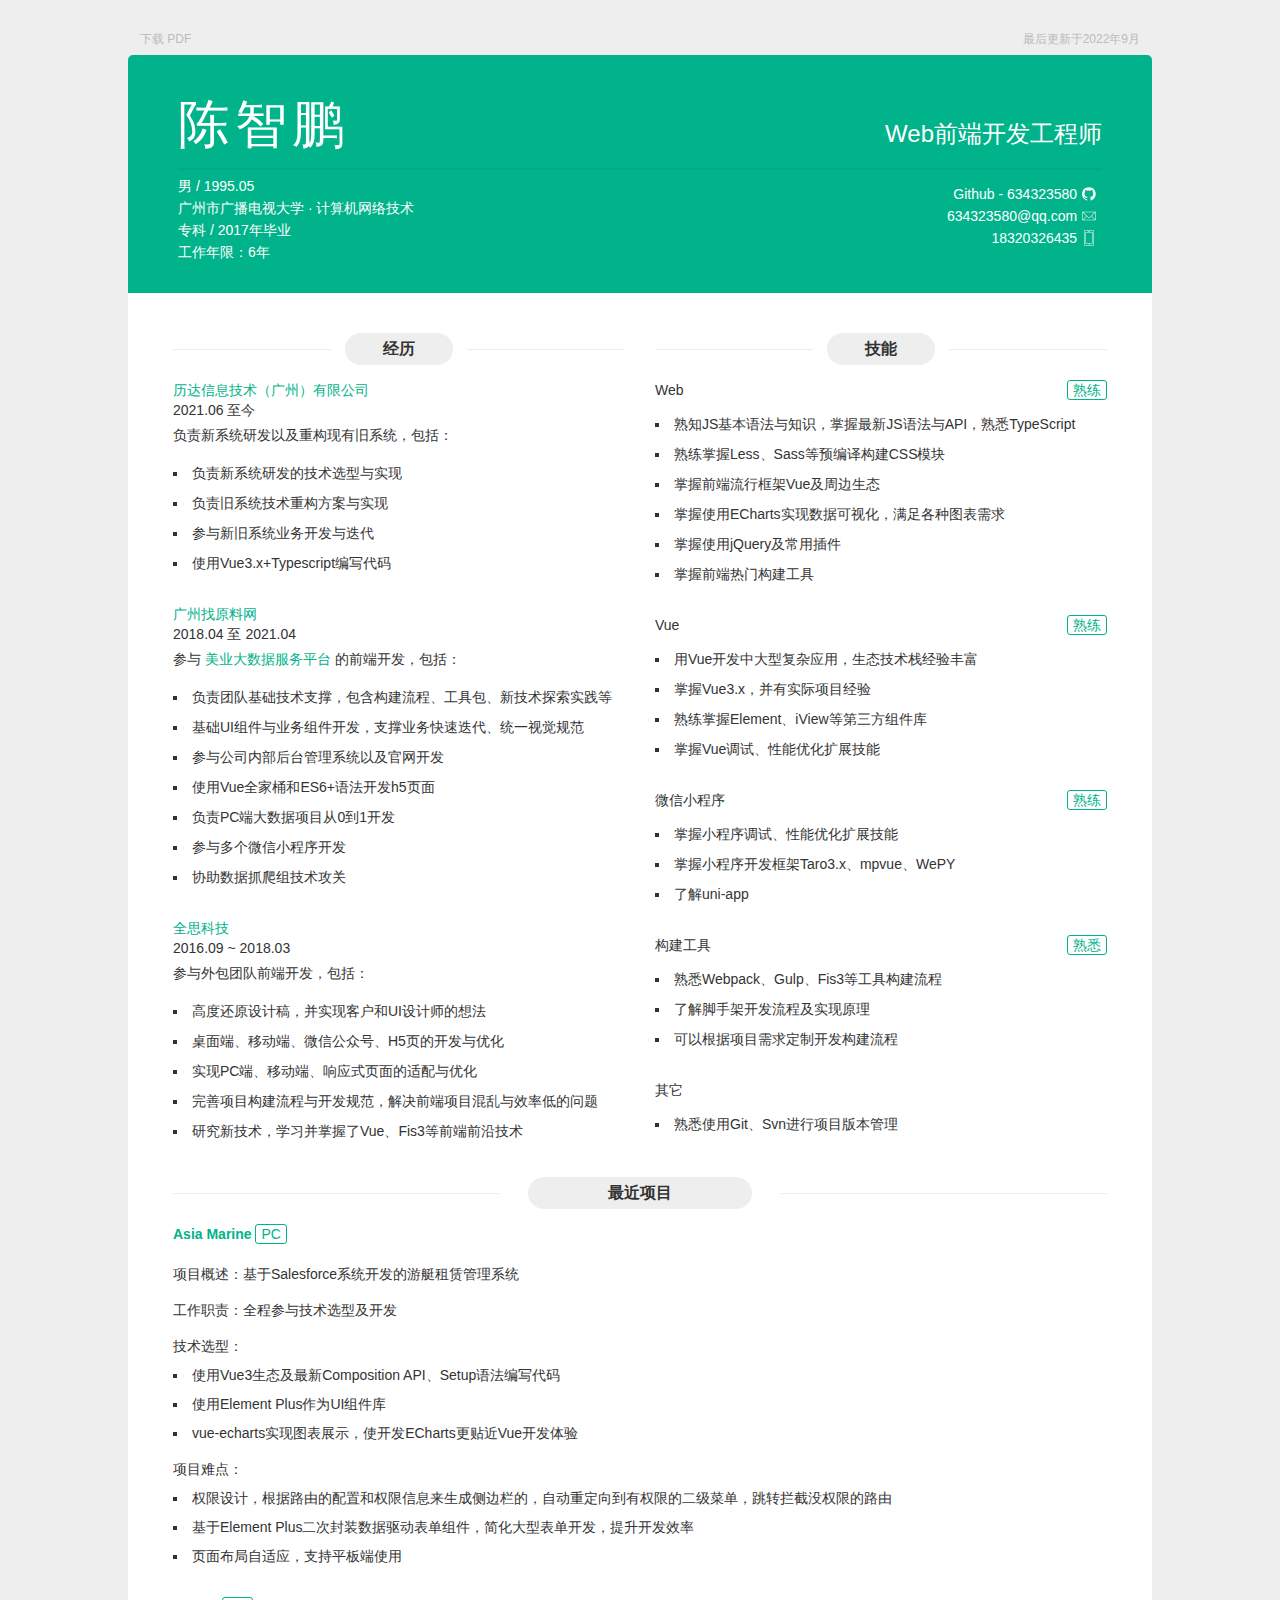
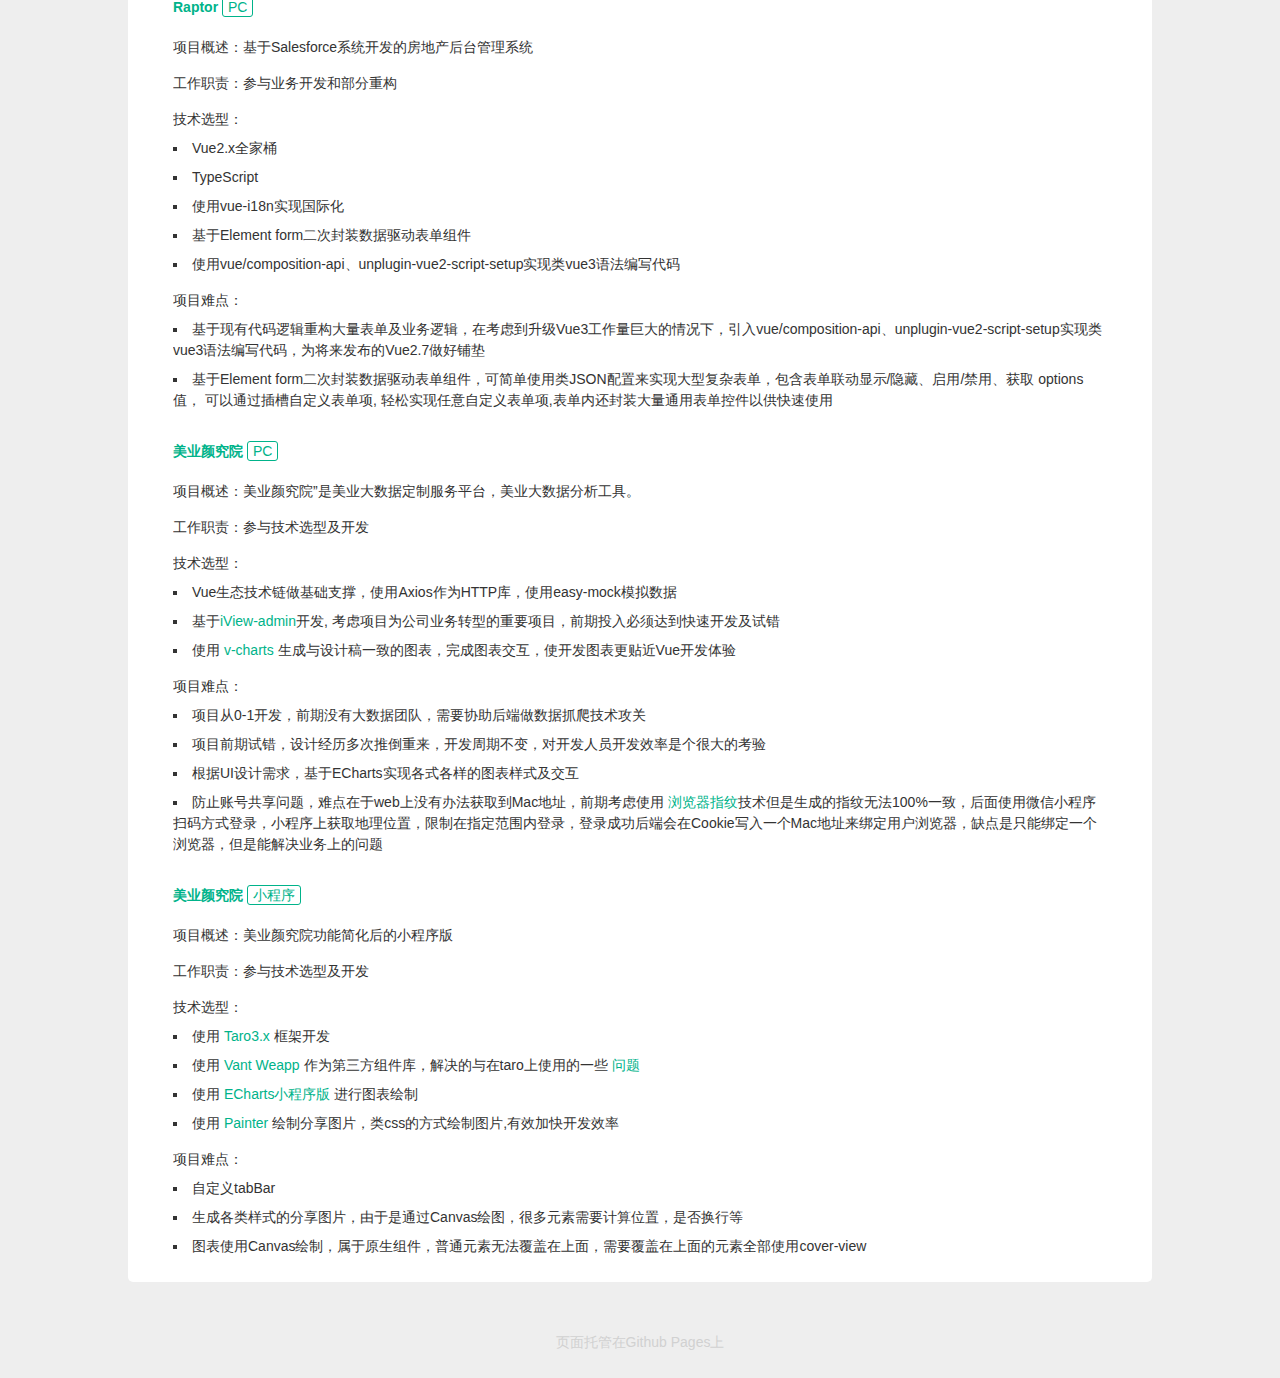
==== .public/index.html @ 91aa7d40 "update" ====
<!DOCTYPE html>
<html>
<head>
  <meta charset="utf-8">
  <meta http-equiv="X-UA-Compatible" content="IE=edge">
  <meta name="viewport" content="width=device-width, initial-scale=1">
  <title>简历 | 陈智鹏</title>
  <style rel="stylesheet">a,abbr,acronym,address,applet,article,aside,audio,b,big,blockquote,body,canvas,caption,center,cite,code,dd,del,details,dfn,div,dl,dt,em,embed,fieldset,figcaption,figure,footer,form,h1,h2,h3,h4,h5,h6,header,hgroup,html,i,iframe,img,ins,kbd,label,legend,li,mark,menu,nav,object,ol,output,p,pre,q,ruby,s,samp,section,small,span,strike,strong,sub,summary,sup,table,tbody,td,tfoot,th,thead,time,tr,tt,u,ul,var,video{margin:0;padding:0;border:0;font:inherit;font-size:100%;vertical-align:baseline}html{line-height:1}ol,ul{list-style:none}table{border-collapse:collapse;border-spacing:0}caption,td,th{text-align:left;font-weight:400;vertical-align:middle}blockquote,q{quotes:none}blockquote:after,blockquote:before,q:after,q:before{content:"";content:none}a img{border:none}elements-of-type(html5-block){display:block}*{-webkit-box-sizing:border-box;box-sizing:border-box;-webkit-user-select:none;-moz-user-select:none;-ms-user-select:none;user-select:none}body{color:#333;font-size:14px;line-height:1.5;font-family:Helvetica Neue,Helvetica,Arial,Microsoft YaHei,sans-serif;-webkit-font-smoothing:antialiased;-webkit-text-size-adjust:none;background-color:#eee;overflow:auto;padding-top:5px}@media screen and (max-width:1024px){body{padding-top:0}}a{text-decoration:none;color:#00b38a;-webkit-transition:all .2s ease-in-out;transition:all .2s ease-in-out}.last-modified{position:absolute;top:30px;left:50%;width:1000px;color:#bbb;margin-left:-500px;font-size:12px;text-align:right}@media screen and (max-width:1024px){.last-modified{display:none}}@media print{.last-modified{display:none}}.download-pdf{position:absolute;top:30px;left:50%;color:#bbb;margin-left:-500px;font-size:12px;text-align:right}@media screen and (max-width:1024px){.download-pdf{display:none}}@media print{.download-pdf{display:none}}.content{position:relative;width:1024px;margin:50px auto;border-radius:5px;background-color:#fff;overflow:hidden}@media screen and (max-width:1024px){.content{width:100%;margin:0;border-radius:0}}.content-hd{width:100%;padding:30px 50px;margin-bottom:20px;color:#fff;background-color:#00b38a;overflow:hidden}@media screen and (max-width:720px){.content-hd{padding:25px 30px}}@media print{.content-hd{color:#000;background-color:#fff}}.content-hd .title{width:100%;border-bottom:2px solid #00a982;font-size:52px;font-weight:300;overflow:hidden;padding-bottom:5px;margin-bottom:5px}.content-hd .contact,.content-hd .info,.content-hd .job,.content-hd .name{width:50%}@media screen and (max-width:720px){.content-hd .contact,.content-hd .info,.content-hd .job,.content-hd .name{width:100%;text-align:center}}.content-hd .name{float:left}.content-hd .name h1{font-family:Lucida Grande,Hiragino Sans GB,Hiragino Sans GB W3,Helvetica Neue,Helvetica,Arial,Microsoft YaHei,sans-serif;font-weight:500;letter-spacing:5px}@media screen and (max-width:720px){.content-hd .name h1{letter-spacing:0;line-height:1.25;margin-top:10px}}.content-hd .name h1 small{font-weight:400;letter-spacing:0;font-size:24px;padding-left:10px}@media screen and (max-width:720px){.content-hd .name h1 small{display:block;padding-left:0;font-size:20px;line-height:1}}.content-hd .job{float:right;text-align:right}@media screen and (max-width:720px){.content-hd .job{text-align:center}}.content-hd .job h2{display:inline-block;font-size:24px}@media screen and (max-width:720px){.content-hd .job h2{border-top:1px solid #00a982;margin:5px auto 0;padding:10px}}.content-hd .info{float:left;line-height:22px}.content-hd .contact{float:right;text-align:right;padding-right:5px}.content-hd .contact ul{margin:8px 0 4px}@media screen and (max-width:720px){.content-hd .contact ul{text-align:center;margin:16px 0 0}}.content-hd .contact ul>li{height:22px}@media screen and (max-width:720px){.content-hd .contact ul>li{display:inline-block}}.content-hd .contact ul>li>a{color:#fff;font-family:Lucida Grande,Hiragino Sans GB,Hiragino Sans GB W3,Helvetica Neue,Helvetica,Arial,Microsoft YaHei,sans-serif;font-size:14px;line-height:22px}@media print{.content-hd .contact ul>li>a{color:#000}}.content-hd .contact ul>li>a:hover{color:#e8e8e8}@media screen and (max-width:720px){.content-hd .contact ul>li>a .contact-link{display:none}}.content-hd .contact ul>li>a .iconfont{fill:#fff;vertical-align:text-top}@media screen and (max-width:720px){.content-hd .contact ul>li>a .iconfont{margin:5px 8px}}.content-bd{width:100%;min-height:200px;padding:0 30px;overflow:hidden}@media screen and (max-width:720px){.content-bd{padding:20px 20px 0}}.content-bd .content-left,.content-bd .content-right{width:50%}@media screen and (max-width:1024px){.content-bd .content-left,.content-bd .content-right{width:100%}}.content-bd .content-left{float:left}.content-bd .content-right{float:right}.content-bd section{overflow:hidden;padding:10px 15px}.content-bd .section-hd{position:relative;height:32px;margin:10px auto 5px;overflow:hidden}.content-bd .section-bd{overflow:hidden}.content-bd .section-bd ul li{margin-top:8px;list-style:square inside}.content-bd .section-bd .item{margin-bottom:20px}.content-bd .section-bd .item:last-child{margin-bottom:0}.content-bd .section-title-l,.content-bd .section-title-r{position:absolute;top:50%;display:inline-block;width:35%;height:0;vertical-align:middle;border-top:1px solid #ededed}.content-bd .section-title-l{left:0}.content-bd .section-title-r{right:0}.content-bd .section-title{position:relative;z-index:1;width:24%;min-width:100px;margin:0 auto;padding:4px 10px;border-radius:32px;font-size:16px;font-weight:700;text-align:center;background-color:#eee}.content-bd .section-list{padding:10px 0 5px}.content-bd .item-hd{position:relative;padding:10px 0 5px;line-height:20px;overflow:hidden;font-weight:500;min-height:30px}.content-bd .item-hd .item-time{display:inline-block;float:left;width:25%}@media screen and (max-width:720px){.content-bd .item-hd .item-time{width:100%;margin-bottom:5px}}.content-bd .item-hd .item-more{position:absolute;top:10px;right:0}.content-bd .item-hd .item-name{float:left}.content-bd .item-bd{margin-bottom:5px}.content-bd .item-des{margin-bottom:16px}.content-bd .section-content{text-align:justify;word-break:break-all;line-height:22px}.content-bd .section-content em{display:inline-block;font-family:Menlo,Helvetica Neue,Helvetica,Arial,Microsoft YaHei,sans-serif;font-size:12px;line-height:14px;border:1px solid #d1d1d1;border-radius:3px;margin:2px;padding:0 3px;background-color:#f7f7f7}.content-bd .section-content strong{font-family:Helvetica Neue,Helvetica,Arial,Microsoft YaHei,sans-serif;font-size:12px;line-height:14px;border:1px solid #f3f3f3;border-radius:3px;font-weight:500;color:#444;margin:2px;padding:0 3px;background-color:#f6f6f6}.content-bd .practice .item-time{width:100%}.btn{display:inline-block;padding:0 5px;border:1px solid #00b38a;border-radius:3px;color:#00b38a;font-family:Menlo,Helvetica Neue,Helvetica,Arial,Microsoft YaHei,sans-serif;font-size:14px;line-height:18px;text-align:center}.btn:hover{color:#fff;background-color:#00b38a}.github-footer{text-align:center}.github-footer .footer-link{display:inline-block;color:#d1d1d1;margin-bottom:25px}@media screen and (max-width:1024px){.github-footer .footer-link{margin-top:25px}}@media print{.github-footer{display:none}}.content-bd .project{margin-bottom:15px}.content-bd .project .name{font-weight:700}.content-bd .project .item-bd,.content-bd .project .project-summary{margin:15px 0 0}.project-summary{display:-webkit-box;display:-ms-flexbox;display:flex;-ms-flex-wrap:wrap;flex-wrap:wrap}.project-summary .summary-title{-webkit-box-flex:0;-ms-flex:0 0 70px;flex:0 0 70px;text-align:right}@media screen and (max-width:720px){.project-summary .summary-title{-webkit-box-flex:0;-ms-flex:0 0 100%;flex:0 0 100%;text-align:left}}.project-summary .summary-content{-webkit-box-flex:1;-ms-flex:1;flex:1}@media screen and (max-width:720px){.project-summary .summary-content{-webkit-box-flex:0;-ms-flex:0 0 100%;flex:0 0 100%}}</style>
  <base target="_blank">
</head>

<body>
  <p class="last-modified">最后更新于2022年9月</p>
  <a class="download-pdf" href="resume.pdf">下载 PDF</a>

  <main class="content">

    <!--基本信息-->
    <header class="content-hd">
      <section class="title">
        <div class="name">
          <h1>陈智鹏</h1>
        </div>
        <div class="job">
          <h2>Web前端开发工程师</h2>
        </div>
      </section>
      <section class="info">
        <ul>
          <li>男 / 1995.05</li>
          <li>广州市广播电视大学 · 计算机网络技术</li>
          <li>专科 / 2017年毕业</li>
          <li>工作年限：6年</li>
        </ul>
      </section>
      <section class="contact">
        <ul>
          <li>
            <a href="https://github.com/634323580">
              <span class="contact-link">Github - 634323580</span>
              <span class="iconfont">
                <svg width="16px" height="16px" viewBox="0 0 1024 1024">
                  <path d="M941.714 512q0 143.433-83.712 258.011t-216.283 158.574q-15.433 2.853-22.565-3.986t-7.131-17.152v-120.576q0-55.442-29.696-81.152 32.585-3.438 58.587-10.277t53.723-22.272 46.299-37.998 30.281-60.014 11.703-86.016q0-69.157-45.129-117.723 21.138-52.005-4.571-116.553-16.018-5.157-46.299 6.29t-52.553 25.161l-21.723 13.714q-53.138-14.848-109.714-14.848t-109.714 14.848q-9.143-6.29-24.283-15.433t-47.726-22.016-49.152-7.717q-25.161 64.585-3.986 116.553-45.129 48.567-45.129 117.723 0 48.567 11.703 85.723t29.989 60.014 46.007 38.29 53.723 22.272 58.587 10.277q-22.857 20.553-28.014 58.843-11.995 5.705-25.71 8.558t-32.585 2.853-37.413-12.288-31.707-35.73q-10.862-18.286-27.721-29.696t-28.27-13.714l-11.447-1.719q-11.995 0-16.567 2.56t-2.853 6.583 5.157 8.009 7.424 6.839l3.986 2.853q12.581 5.705 24.869 21.723t17.993 29.147l5.705 13.129q7.424 21.723 25.161 35.145t38.29 17.152 39.717 3.986 31.707-2.011l13.129-2.304q0 21.723 0.293 50.871t0.293 30.866q0 10.277-7.424 17.152t-22.857 3.986q-132.571-43.995-216.283-158.574t-83.712-258.011q0-119.442 58.843-220.27t159.707-159.707 220.27-58.843 220.27 58.843 159.707 159.707 58.843 220.27z">
                  </path>
                </svg>
              </span>
            </a>
          </li>
          <li>
            <a href="mailto:634323580@qq.com">
              <span class="contact-link">634323580@qq.com</span>
              <span class="iconfont">
                <svg width="16px" height="16px" viewBox="0 0 1024 1024">
                  <path d="M903.808 239.04l-818.304 0 0 545.92 852.992 0 0-545.92-34.688 0zM869.664 273.152l-329.536 329.536c-15.04 15.04-41.248 15.04-56.288 0l-329.6-329.536 715.392 0zM119.616 286.752l221.536 221.504-221.536 221.536 0-443.072zM146.848 750.848l218.464-218.432 94.432 94.4c13.952 13.952 32.512 21.664 52.256 21.664s38.304-7.712 52.256-21.664l94.432-94.432 218.432 218.432-730.304 0zM904.384 729.824l-221.536-221.568 221.536-221.568 0 443.136z">
                  </path>
                </svg>
              </span>
            </a>
          </li>
          <li>
            <a href="tel:18320326435">
              <span class="contact-link">18320326435</span>
              <span class="iconfont">
                <svg width="16px" height="16px" viewBox="0 0 1024 1024">
                  <path d="M256 1024l512 0c26.464 0 48-21.536 48-48l0-928c0-26.464-21.536-48-48-48l-512 0c-26.464 0-48 21.536-48 48l0 928c0 26.464 21.536 48 48 48zM240 48c0-8.832 7.168-16 16-16l512 0c8.832 0 16 7.168 16 16l0 928c0 8.832-7.168 16-16 16l-512 0c-8.832 0-16-7.168-16-16l0-928zM288 864l448 0c8.832 0 16-7.168 16-16l0-672c0-8.832-7.168-16-16-16l-448 0c-8.832 0-16 7.168-16 16l0 672c0 8.832 7.168 16 16 16zM304 192l416 0 0 640-416 0 0-640zM496 928c0 17.664 14.336 32 32 32s32-14.336 32-32c0-17.664-14.336-32-32-32-17.664 0-32 14.336-32 32zM448 128l128 0c8.832 0 16-7.168 16-16s-7.168-16-16-16l-128 0c-8.832 0-16 7.168-16 16s7.168 16 16 16z">
                  </path>
                </svg>
              </span>
            </a>
          </li>
        </ul>
      </section>
    </header>

    <div class="content-bd">

      <div class="content-left">

        <section class="practice">
          <header class="section-hd">
            <span class="section-title-l"></span>
            <h2 class="section-title">经历</h2>
            <span class="section-title-r"></span>
          </header>
          <div class="section-bd">

            <!--经历:工作-->
            <div class="item">
              <header class="item-hd">
                <h3 class="item-name">
<a href="https://www.zhipin.com/gongsi/b1eb9463da0908b11nd93NS5GA~~.html?ka=personal_interview_brand_b1eb9463da0908b11nd93NS5GA~~" ka="personal_interview_brand_b1eb9463da0908b11nd93NS5GA~~">历达信息技术（广州）有限公司</a>
</h3>
                <span class="item-time">2021.06 至今</span>
                <!-- <a class="btn item-more" href="http://www.zhaoyl.com/">工作</a> -->
              </header>
              <div class="item-bd">
                <p class="item-des">负责新系统研发以及重构现有旧系统，包括：</p>
                <ul class="section-content">
                  <li>负责新系统研发的技术选型与实现</li>
                  <li>负责旧系统技术重构方案与实现</li>
                  <li>参与新旧系统业务开发与迭代</li>
                  <li>使用Vue3.x+Typescript编写代码</li>
                </ul>
              </div>
            </div>
            <div class="item">
              <header class="item-hd">
                <h3 class="item-name">
<a href="http://www.zhaoyl.com/">广州找原料网</a>
</h3>
                <span class="item-time">2018.04 至 2021.04</span>
                <!-- <a class="btn item-more" href="http://www.zhaoyl.com/">工作</a> -->
              </header>
              <div class="item-bd">
                <p class="item-des">参与
<a href="http://www.beautydata.ai/">美业大数据服务平台</a>
的前端开发，包括：</p>
                <ul class="section-content">
                  <li>负责团队基础技术支撑，包含构建流程、工具包、新技术探索实践等</li>
                  <li>基础UI组件与业务组件开发，支撑业务快速迭代、统一视觉规范</li>
                  <li>参与公司内部后台管理系统以及官网开发</li>
                  <li>使用Vue全家桶和ES6+语法开发h5页面</li>
                  <li>负责PC端大数据项目从0到1开发</li>
                  <li>参与多个微信小程序开发</li>
                  <li>协助数据抓爬组技术攻关</li>
                </ul>
              </div>
            </div>
            <!-- <div class="item">
              <header class="item-hd">
                <h3 class="item-name"><a href="http://www.gadmobe.com/">广州悠绿游信息技术有限公司</a></h3>
                <span class="item-time">2016.10 至 2018.03</span>
                <a class="btn item-more" href="http://www.gadmobe.com/">工作</a>
              </header>
              <div class="item-bd">
                <p class="item-des">参与前端开发与优化，包括：</p>
                <ul class="section-content">
                  <li>使用vue全家桶和ES6+语法开发后台管理系统与广告推广页</li>
                  <li>完善项目构建流程与开发规范，解决前端项目混乱与效率低的问题</li>
                  <li>实现PC端、移动端、响应式页面的适配与优化</li>
                  <li>优化和修复老项目遗留下来的问题</li>
                  <li>负责团队前端技术支撑</li>
                </ul>
              </div>
            </div> -->

            <div class="item">
              <header class="item-hd">
                <h3 class="item-name">
<a href="https://www.quansitech.com/">全思科技</a>
</h3>
                <span class="item-time">2016.09 ~ 2018.03</span>
                <!-- <a class="btn item-more" href="https://www.quansitech.com/">工作</a> -->
              </header>
              <div class="item-bd">
                <p class="item-des">参与外包团队前端开发，包括：</p>
                <ul class="section-content">
                  <li>高度还原设计稿，并实现客户和UI设计师的想法</li>
                  <li>桌面端、移动端、微信公众号、H5页的开发与优化</li>
                  <li>实现PC端、移动端、响应式页面的适配与优化</li>
                  <li>完善项目构建流程与开发规范，解决前端项目混乱与效率低的问题</li>
                  <li>研究新技术，学习并掌握了Vue、Fis3等前端前沿技术</li>
                </ul>
              </div>
            </div>
          </div>

        </section>
      </div>

      <div class="content-right">
        <section class="skill">
          <header class="section-hd">
            <span class="section-title-l"></span>
            <h2 class="section-title">技能</h2>
            <span class="section-title-r"></span>
          </header>
          <div class="section-bd">

            <!--技能:JS-->
            <div class="item">
              <header class="item-hd">
                <span class="item-time">Web</span>
                <a class="btn item-more">熟练</a>
              </header>
              <div class="item-bd">
                <ul class="section-content">
                  <li>熟知JS基本语法与知识，掌握最新JS语法与API，熟悉TypeScript</li>
                  <li>熟练掌握Less、Sass等预编译构建CSS模块</li>
                  <li>掌握前端流行框架Vue及周边生态</li>
                  <li>掌握使用ECharts实现数据可视化，满足各种图表需求</li>
                  <li>掌握使用jQuery及常用插件</li>
                  <li>掌握前端热门构建工具</li>
                </ul>
              </div>
            </div>

            <!--Vue-->
            <div class="item">
              <header class="item-hd">
                <span class="item-time">Vue</span>
                <a class="btn item-more">熟练</a>
              </header>
              <div class="item-bd">
                <ul class="section-content">
                  <li>用Vue开发中大型复杂应用，生态技术栈经验丰富</li>
                  <li>掌握Vue3.x，并有实际项目经验</li>
                  <li>熟练掌握Element、iView等第三方组件库</li>
                  <li>掌握Vue调试、性能优化扩展技能</li>
                </ul>
              </div>
            </div>

            <!--微信小程序-->
            <div class="item">
              <header class="item-hd">
                <span class="item-time">微信小程序</span>
                <a class="btn item-more">熟练</a>
              </header>
              <div class="item-bd">
                <ul class="section-content">
                  <li>掌握小程序调试、性能优化扩展技能</li>
                  <li>掌握小程序开发框架Taro3.x、mpvue、WePY</li>
                  <li>了解uni-app</li>
                </ul>
              </div>
            </div>

            <!--构建工具-->
            <div class="item">
              <header class="item-hd">
                <span class="item-time">构建工具</span>
                <a class="btn item-more">熟悉</a>
              </header>
              <div class="item-bd">
                <ul class="section-content">
                  <li>熟悉Webpack、Gulp、Fis3等工具构建流程</li>
                  <li>了解脚手架开发流程及实现原理</li>
                  <li>可以根据项目需求定制开发构建流程</li>
                </ul>
              </div>
            </div>

            <!--其它-->
            <div class="item">
              <header class="item-hd">
                <span class="item-time">其它</span>
              </header>
              <div class="item-bd">
                <ul class="section-content">
                  <li>熟悉使用Git、Svn进行项目版本管理</li>
                </ul>
              </div>
            </div>
          </div>
        </section>
      </div>
    </div>
    <div class="content-bd">
      <section class="project">
        <header class="section-hd">
          <span class="section-title-l"></span>
          <h2 class="section-title">最近项目</h2>
          <span class="section-title-r"></span>
        </header>
        <div class="section-bd">
          <!-- 以下是最近工作项目与学习总结，细节请点击链接查看文档 -->
          <div class="item">
            <header class="item-hd">
              <a href="http://ai.meiyeyanjiu.com/">
                <b class="name">Asia Marine</b>
                <span class="btn">PC</span>
              </a>
            </header>
            <div class="project-summary">
              <div class="summary-title">项目概述：</div>
              <div class="summary-content">
                基于Salesforce系统开发的游艇租赁管理系统
              </div>
            </div>
            <div class="project-summary">
              <div class="summary-title">工作职责：</div>
              <div class="summary-content">
                全程参与技术选型及开发
              </div>
            </div>
            <div class="item-bd">
              <p>技术选型：</p>
              <ul>
                <li>使用Vue3生态及最新Composition API、Setup语法编写代码</li>
                <li>使用Element Plus作为UI组件库</li>
                <li>vue-echarts实现图表展示，使开发ECharts更贴近Vue开发体验</li>
              </ul>
            </div>
            <div class="item-bd">
              <p>项目难点：</p>
              <ul>
                <li>权限设计，根据路由的配置和权限信息来生成侧边栏的，自动重定向到有权限的二级菜单，跳转拦截没权限的路由</li>
                <li>基于Element Plus二次封装数据驱动表单组件，简化大型表单开发，提升开发效率</li>
                <li>页面布局自适应，支持平板端使用</li>
              </ul>
            </div>
          </div>
          <div class="item">
            <header class="item-hd">
              <a href="http://ai.meiyeyanjiu.com/">
                <b class="name">Raptor</b>
                <span class="btn">PC</span>
              </a>
            </header>
            <div class="project-summary">
              <div class="summary-title">项目概述：</div>
              <div class="summary-content">
                基于Salesforce系统开发的房地产后台管理系统
              </div>
            </div>
            <div class="project-summary">
              <div class="summary-title">工作职责：</div>
              <div class="summary-content">
                参与业务开发和部分重构
              </div>
            </div>
            <div class="item-bd">
              <p>技术选型：</p>
              <ul>
                <li>Vue2.x全家桶</li>
                <li>TypeScript</li>
                <li>使用vue-i18n实现国际化</li>
                <li>基于Element form二次封装数据驱动表单组件</li>
                <li>使用vue/composition-api、unplugin-vue2-script-setup实现类vue3语法编写代码</li>
              </ul>
            </div>
            <div class="item-bd">
              <p>项目难点：</p>
              <ul>
                <li>基于现有代码逻辑重构大量表单及业务逻辑，在考虑到升级Vue3工作量巨大的情况下，引入vue/composition-api、unplugin-vue2-script-setup实现类vue3语法编写代码，为将来发布的Vue2.7做好铺垫</li>
                <li>基于Element form二次封装数据驱动表单组件，可简单使用类JSON配置来实现大型复杂表单，包含表单联动显示/隐藏、启用/禁用、获取 options 值， 可以通过插槽自定义表单项, 轻松实现任意自定义表单项,表单内还封装大量通用表单控件以供快速使用</li>
              </ul>
            </div>
          </div>
          <div class="item">
            <header class="item-hd">
              <a href="http://ai.meiyeyanjiu.com/">
                <b class="name">美业颜究院</b>
                <span class="btn">PC</span>
              </a>
            </header>
            <div class="project-summary">
              <div class="summary-title">项目概述：</div>
              <div class="summary-content">
                美业颜究院”是美业大数据定制服务平台，美业大数据分析工具。
              </div>
            </div>
            <div class="project-summary">
              <div class="summary-title">工作职责：</div>
              <div class="summary-content">
                参与技术选型及开发
              </div>
            </div>
            <div class="item-bd">
              <p>技术选型：</p>
              <ul>
                <li>Vue生态技术链做基础支撑，使用Axios作为HTTP库，使用easy-mock模拟数据</li>
                <li>
                  基于<a href="https://github.com/iview/iview-admin">iView-admin</a>开发, 考虑项目为公司业务转型的重要项目，前期投入必须达到快速开发及试错
                </li>
                <li>使用
<a href="v-charts">v-charts</a>
生成与设计稿一致的图表，完成图表交互，使开发图表更贴近Vue开发体验</li>
              </ul>
            </div>
            <div class="item-bd">
              <p>项目难点：</p>
              <ul>
                <li>项目从0-1开发，前期没有大数据团队，需要协助后端做数据抓爬技术攻关</li>
                <li>项目前期试错，设计经历多次推倒重来，开发周期不变，对开发人员开发效率是个很大的考验</li>
                <li>根据UI设计需求，基于ECharts实现各式各样的图表样式及交互</li>
                <li>防止账号共享问题，难点在于web上没有办法获取到Mac地址，前期考虑使用
<a href="https://fingerprintjs.com/open-source/">浏览器指纹</a>技术但是生成的指纹无法100%一致，后面使用微信小程序扫码方式登录，小程序上获取地理位置，限制在指定范围内登录，登录成功后端会在Cookie写入一个Mac地址来绑定用户浏览器，缺点是只能绑定一个浏览器，但是能解决业务上的问题
                </li>
              </ul>
            </div>
          </div>
          <div class="item">
            <header class="item-hd">
              <a href="https://gateway.zhaoyl.com/meiye/qrcode/getwxacodeunlimit.do?page=pages/index&amp;scene=1" page="pages/index" scene="1">
                <b class="name">美业颜究院</b>
                <span class="btn" href="http://ai.meiyeyanjiu.com/">小程序</span>
              </a>
            </header>
            <div class="project-summary">
              <div class="summary-title">项目概述：</div>
              <div class="summary-content">
                美业颜究院功能简化后的小程序版
              </div>
            </div>
            <div class="project-summary">
              <div class="summary-title">工作职责：</div>
              <div class="summary-content">
                参与技术选型及开发
              </div>
            </div>
            <div class="item-bd">
              <p>技术选型：</p>
              <ul>
                <li>使用
<a href="https://taro.aotu.io/">Taro3.x</a>
框架开发</li>
                <li>使用
<a href="https://youzan.github.io/vant-weapp/#/intro">Vant Weapp</a>
作为第三方组件库，解决的与在taro上使用的一些
<a href="http://note.youdao.com/noteshare?id=aab27a2d1753741ae2c7f5aeb04ac1dd&amp;sub=9D145122EA594581B5802952A2B488BA" id="aab27a2d1753741ae2c7f5aeb04ac1dd" sub="9D145122EA594581B5802952A2B488BA">问题</a>
</li>
                <li>使用
<a href="https://github.com/ecomfe/echarts-for-weixin">ECharts小程序版</a>
进行图表绘制</li>
                <li>使用
<a href="https://github.com/Kujiale-Mobile/Painter">Painter</a>
绘制分享图片，类css的方式绘制图片,有效加快开发效率</li>
              </ul>
            </div>
            <div class="item-bd">
              <p>项目难点：</p>
              <ul>
                <li>自定义tabBar</li>
                <li>生成各类样式的分享图片，由于是通过Canvas绘图，很多元素需要计算位置，是否换行等</li>
                <li>图表使用Canvas绘制，属于原生组件，普通元素无法覆盖在上面，需要覆盖在上面的元素全部使用cover-view</li>
              </ul>
            </div>
          </div>
          <!-- <div class="item">
            <header class="item-hd">
              <a href="http://img6.zhaoyl.com/zylpc/2019/dist/images/qrcode_dmy.jpg?v=1">
                <b class="name">原料达摩院</b>
                <span class="btn">小程序</span>
              </a>
            </header>
            <div class="project-summary">
              <div class="summary-title">项目概述：</div>
              <div class="summary-content">
                “原料达摩院”为下游工程师及采购提供专业的高效工具类应用。
              </div>
            </div>
            <div class="project-summary">
              <div class="summary-title">工作职责：</div>
              <div class="summary-content">
                参与会议直播模块开发及优化工作
              </div>
            </div>
            <div class="item-bd">
              <p>技术选型：</p>
              <ul>
                <li>使用<a href="httpsWePYjs.github.WePY-docsWePY1.x</a>框架开发</li>
                <li>使用<a href="https://github.com/ecomfe/echarts-for-weixin">ECharts小程序版</a>进行图表绘制</li>
              </ul>
            </div>
            <div class="item-bd">
              <p>项目难点：</p>
              <ul>
                <li>live-player直播组件，添加loading动画效果，难点在于，使用gif图片无动画效果,无法使用css animation动画，否则动画会出现异常,wx.createAnimation 同上,
                  最终使用文字loading效果，加载中，请稍后...，后面三个点不停变化</li>
                <li>重连机制，由于用户网络不稳定性，直播经常发生断流，需要退出页面重进，加入重连机制后可以比较好的解决这问题</li>
              </ul>
            </div>
          </div> -->
        </div>
      </section>
    </div>
  </main>

  <footer class="github-footer">
    <a class="footer-link" href="https://github.com/gwuhaolin/resume">页面托管在Github Pages上</a>
  </footer>



</body>
</html>
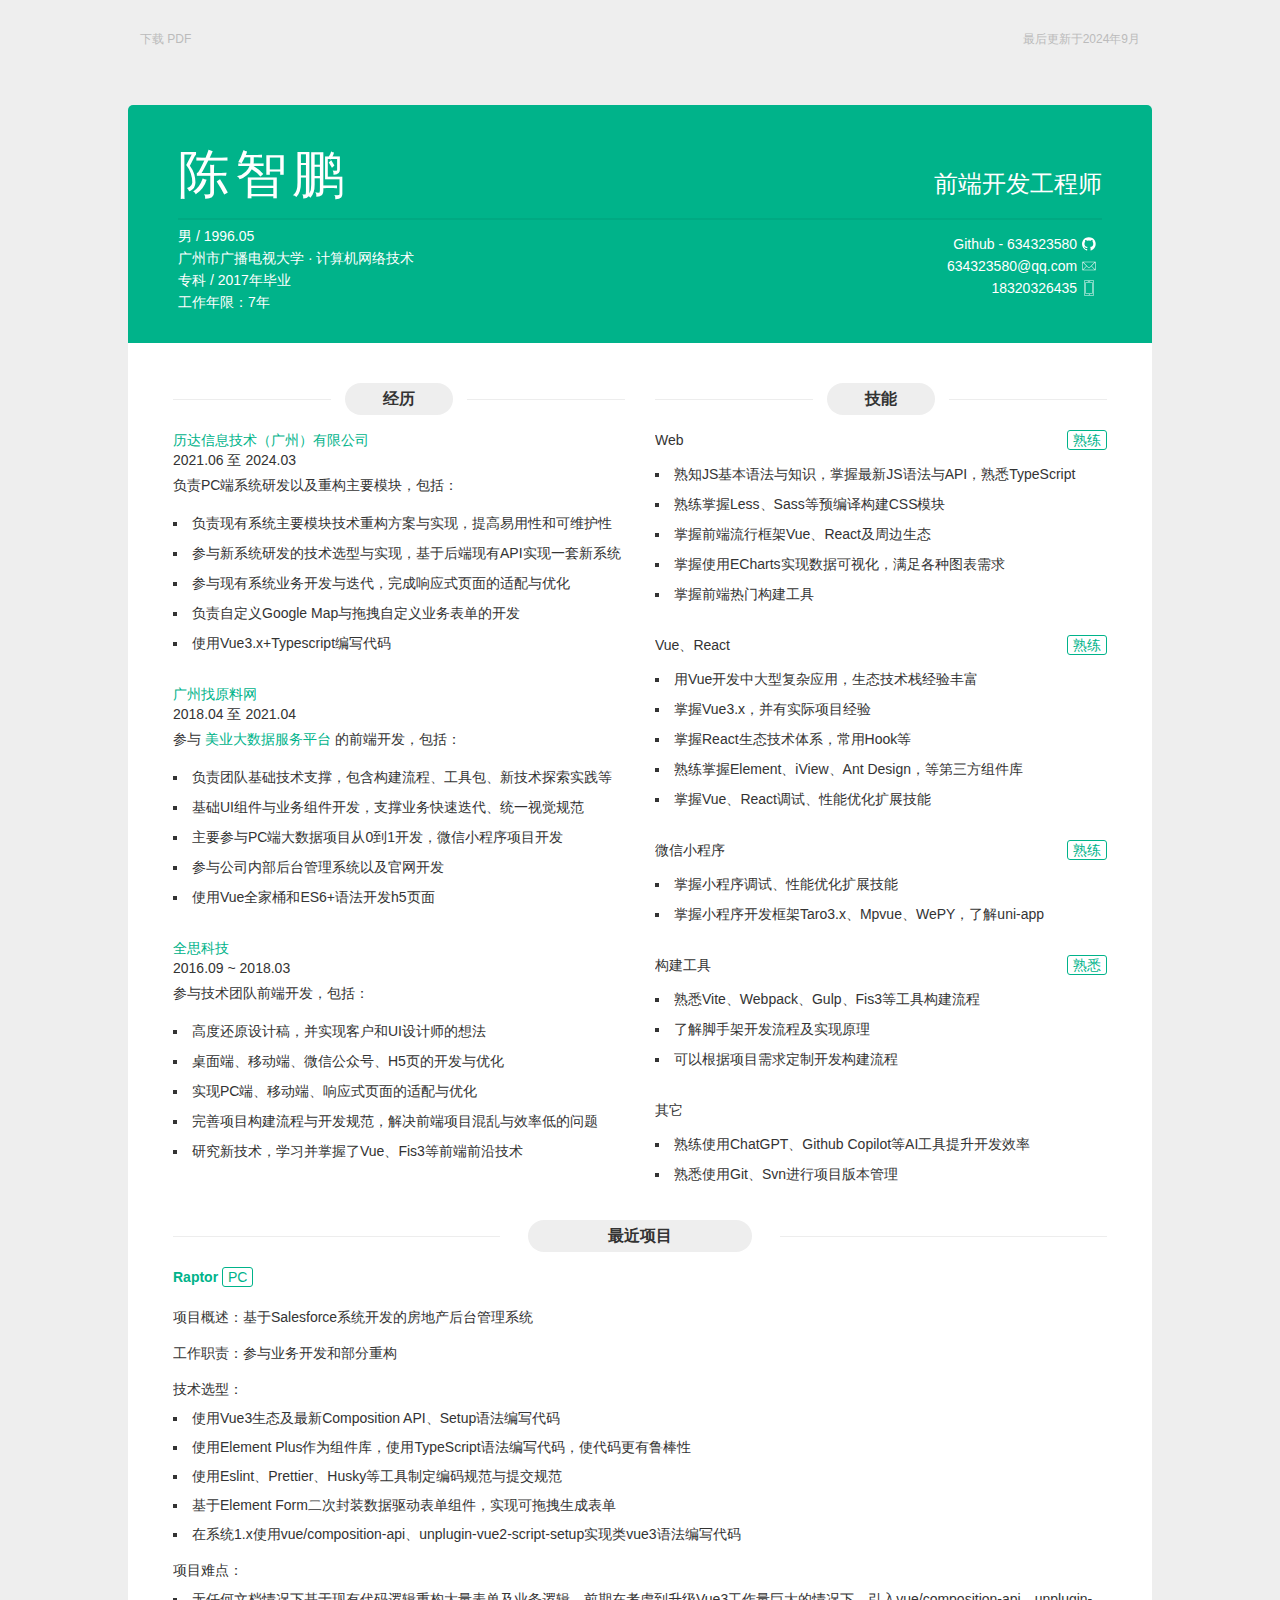
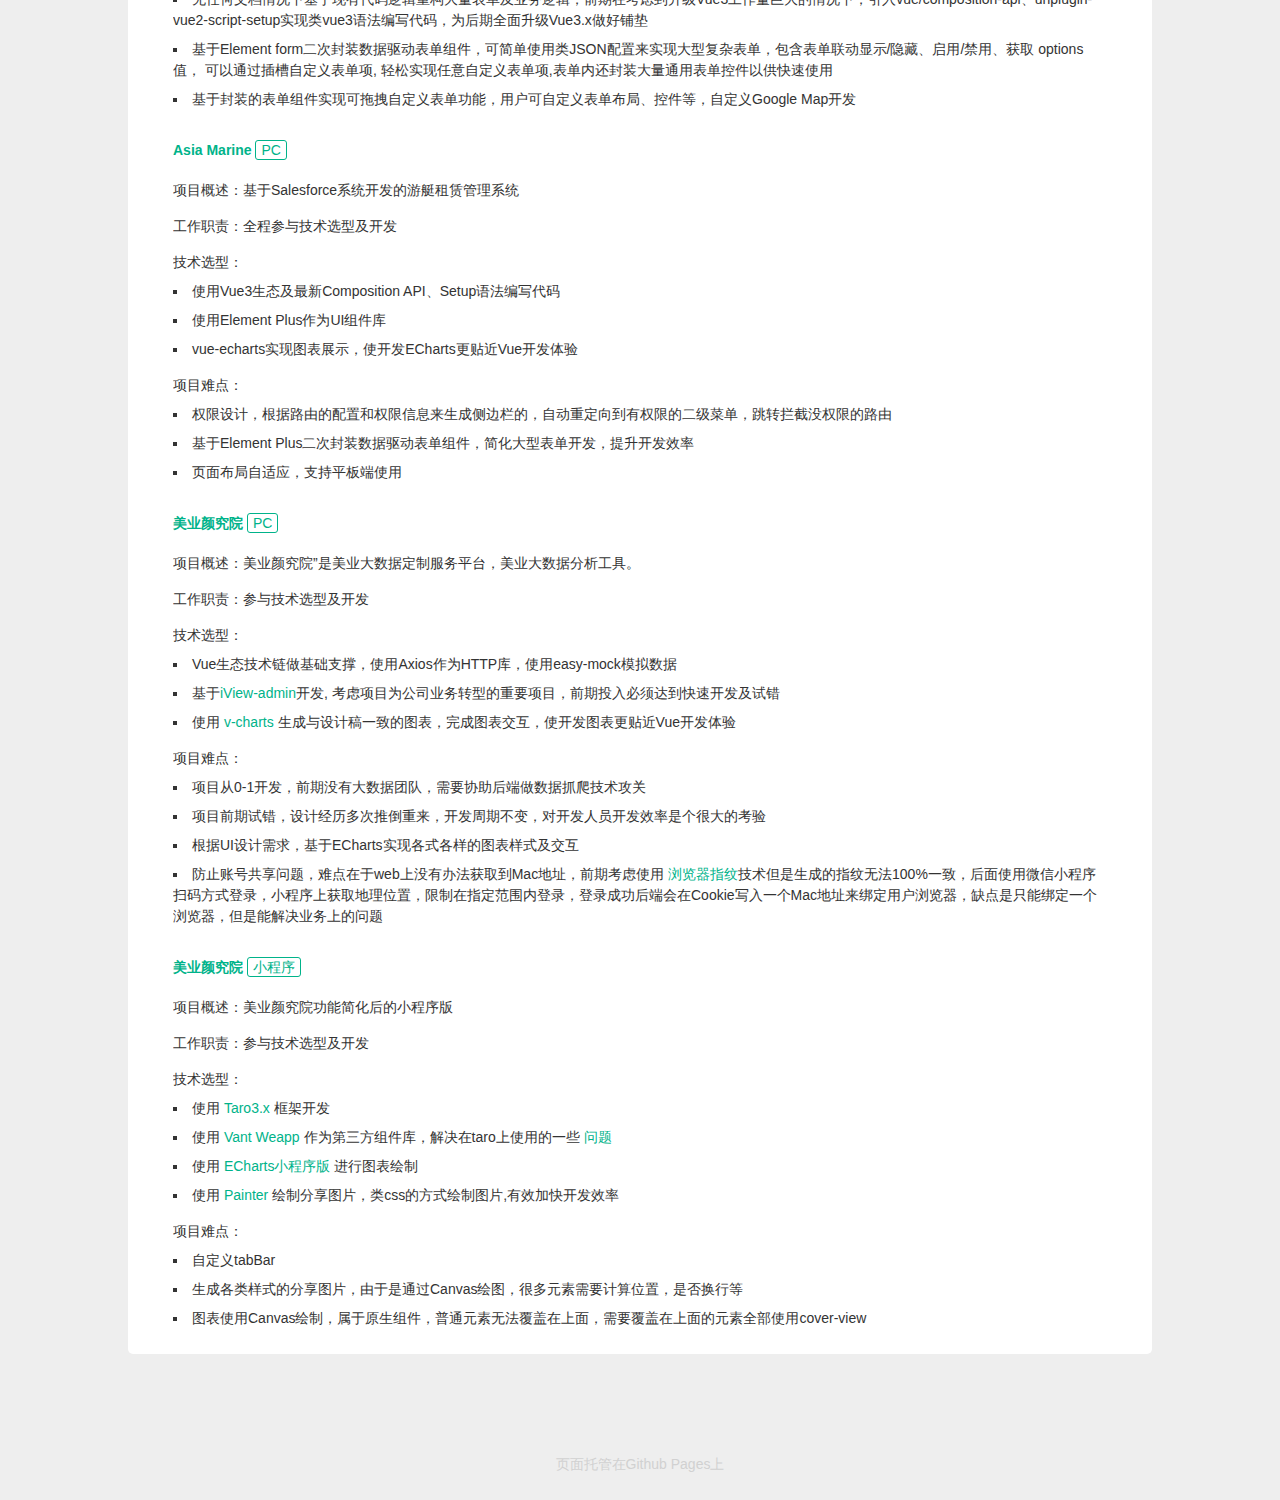
==== commit a799c06e: "update" ====
--- a/.public/index.html
+++ b/.public/index.html
@@ -6,12 +6,12 @@
   <meta http-equiv="X-UA-Compatible" content="IE=edge">
   <meta name="viewport" content="width=device-width, initial-scale=1">
   <title>简历 | 陈智鹏</title>
-  <style rel="stylesheet">a,abbr,acronym,address,applet,article,aside,audio,b,big,blockquote,body,canvas,caption,center,cite,code,dd,del,details,dfn,div,dl,dt,em,embed,fieldset,figcaption,figure,footer,form,h1,h2,h3,h4,h5,h6,header,hgroup,html,i,iframe,img,ins,kbd,label,legend,li,mark,menu,nav,object,ol,output,p,pre,q,ruby,s,samp,section,small,span,strike,strong,sub,summary,sup,table,tbody,td,tfoot,th,thead,time,tr,tt,u,ul,var,video{margin:0;padding:0;border:0;font:inherit;font-size:100%;vertical-align:baseline}html{line-height:1}ol,ul{list-style:none}table{border-collapse:collapse;border-spacing:0}caption,td,th{text-align:left;font-weight:400;vertical-align:middle}blockquote,q{quotes:none}blockquote:after,blockquote:before,q:after,q:before{content:"";content:none}a img{border:none}elements-of-type(html5-block){display:block}*{-webkit-box-sizing:border-box;box-sizing:border-box;-webkit-user-select:none;-moz-user-select:none;-ms-user-select:none;user-select:none}body{color:#333;font-size:14px;line-height:1.5;font-family:Helvetica Neue,Helvetica,Arial,Microsoft YaHei,sans-serif;-webkit-font-smoothing:antialiased;-webkit-text-size-adjust:none;background-color:#eee;overflow:auto;padding-top:5px}@media screen and (max-width:1024px){body{padding-top:0}}a{text-decoration:none;color:#00b38a;-webkit-transition:all .2s ease-in-out;transition:all .2s ease-in-out}.last-modified{position:absolute;top:30px;left:50%;width:1000px;color:#bbb;margin-left:-500px;font-size:12px;text-align:right}@media screen and (max-width:1024px){.last-modified{display:none}}@media print{.last-modified{display:none}}.download-pdf{position:absolute;top:30px;left:50%;color:#bbb;margin-left:-500px;font-size:12px;text-align:right}@media screen and (max-width:1024px){.download-pdf{display:none}}@media print{.download-pdf{display:none}}.content{position:relative;width:1024px;margin:50px auto;border-radius:5px;background-color:#fff;overflow:hidden}@media screen and (max-width:1024px){.content{width:100%;margin:0;border-radius:0}}.content-hd{width:100%;padding:30px 50px;margin-bottom:20px;color:#fff;background-color:#00b38a;overflow:hidden}@media screen and (max-width:720px){.content-hd{padding:25px 30px}}@media print{.content-hd{color:#000;background-color:#fff}}.content-hd .title{width:100%;border-bottom:2px solid #00a982;font-size:52px;font-weight:300;overflow:hidden;padding-bottom:5px;margin-bottom:5px}.content-hd .contact,.content-hd .info,.content-hd .job,.content-hd .name{width:50%}@media screen and (max-width:720px){.content-hd .contact,.content-hd .info,.content-hd .job,.content-hd .name{width:100%;text-align:center}}.content-hd .name{float:left}.content-hd .name h1{font-family:Lucida Grande,Hiragino Sans GB,Hiragino Sans GB W3,Helvetica Neue,Helvetica,Arial,Microsoft YaHei,sans-serif;font-weight:500;letter-spacing:5px}@media screen and (max-width:720px){.content-hd .name h1{letter-spacing:0;line-height:1.25;margin-top:10px}}.content-hd .name h1 small{font-weight:400;letter-spacing:0;font-size:24px;padding-left:10px}@media screen and (max-width:720px){.content-hd .name h1 small{display:block;padding-left:0;font-size:20px;line-height:1}}.content-hd .job{float:right;text-align:right}@media screen and (max-width:720px){.content-hd .job{text-align:center}}.content-hd .job h2{display:inline-block;font-size:24px}@media screen and (max-width:720px){.content-hd .job h2{border-top:1px solid #00a982;margin:5px auto 0;padding:10px}}.content-hd .info{float:left;line-height:22px}.content-hd .contact{float:right;text-align:right;padding-right:5px}.content-hd .contact ul{margin:8px 0 4px}@media screen and (max-width:720px){.content-hd .contact ul{text-align:center;margin:16px 0 0}}.content-hd .contact ul>li{height:22px}@media screen and (max-width:720px){.content-hd .contact ul>li{display:inline-block}}.content-hd .contact ul>li>a{color:#fff;font-family:Lucida Grande,Hiragino Sans GB,Hiragino Sans GB W3,Helvetica Neue,Helvetica,Arial,Microsoft YaHei,sans-serif;font-size:14px;line-height:22px}@media print{.content-hd .contact ul>li>a{color:#000}}.content-hd .contact ul>li>a:hover{color:#e8e8e8}@media screen and (max-width:720px){.content-hd .contact ul>li>a .contact-link{display:none}}.content-hd .contact ul>li>a .iconfont{fill:#fff;vertical-align:text-top}@media screen and (max-width:720px){.content-hd .contact ul>li>a .iconfont{margin:5px 8px}}.content-bd{width:100%;min-height:200px;padding:0 30px;overflow:hidden}@media screen and (max-width:720px){.content-bd{padding:20px 20px 0}}.content-bd .content-left,.content-bd .content-right{width:50%}@media screen and (max-width:1024px){.content-bd .content-left,.content-bd .content-right{width:100%}}.content-bd .content-left{float:left}.content-bd .content-right{float:right}.content-bd section{overflow:hidden;padding:10px 15px}.content-bd .section-hd{position:relative;height:32px;margin:10px auto 5px;overflow:hidden}.content-bd .section-bd{overflow:hidden}.content-bd .section-bd ul li{margin-top:8px;list-style:square inside}.content-bd .section-bd .item{margin-bottom:20px}.content-bd .section-bd .item:last-child{margin-bottom:0}.content-bd .section-title-l,.content-bd .section-title-r{position:absolute;top:50%;display:inline-block;width:35%;height:0;vertical-align:middle;border-top:1px solid #ededed}.content-bd .section-title-l{left:0}.content-bd .section-title-r{right:0}.content-bd .section-title{position:relative;z-index:1;width:24%;min-width:100px;margin:0 auto;padding:4px 10px;border-radius:32px;font-size:16px;font-weight:700;text-align:center;background-color:#eee}.content-bd .section-list{padding:10px 0 5px}.content-bd .item-hd{position:relative;padding:10px 0 5px;line-height:20px;overflow:hidden;font-weight:500;min-height:30px}.content-bd .item-hd .item-time{display:inline-block;float:left;width:25%}@media screen and (max-width:720px){.content-bd .item-hd .item-time{width:100%;margin-bottom:5px}}.content-bd .item-hd .item-more{position:absolute;top:10px;right:0}.content-bd .item-hd .item-name{float:left}.content-bd .item-bd{margin-bottom:5px}.content-bd .item-des{margin-bottom:16px}.content-bd .section-content{text-align:justify;word-break:break-all;line-height:22px}.content-bd .section-content em{display:inline-block;font-family:Menlo,Helvetica Neue,Helvetica,Arial,Microsoft YaHei,sans-serif;font-size:12px;line-height:14px;border:1px solid #d1d1d1;border-radius:3px;margin:2px;padding:0 3px;background-color:#f7f7f7}.content-bd .section-content strong{font-family:Helvetica Neue,Helvetica,Arial,Microsoft YaHei,sans-serif;font-size:12px;line-height:14px;border:1px solid #f3f3f3;border-radius:3px;font-weight:500;color:#444;margin:2px;padding:0 3px;background-color:#f6f6f6}.content-bd .practice .item-time{width:100%}.btn{display:inline-block;padding:0 5px;border:1px solid #00b38a;border-radius:3px;color:#00b38a;font-family:Menlo,Helvetica Neue,Helvetica,Arial,Microsoft YaHei,sans-serif;font-size:14px;line-height:18px;text-align:center}.btn:hover{color:#fff;background-color:#00b38a}.github-footer{text-align:center}.github-footer .footer-link{display:inline-block;color:#d1d1d1;margin-bottom:25px}@media screen and (max-width:1024px){.github-footer .footer-link{margin-top:25px}}@media print{.github-footer{display:none}}.content-bd .project{margin-bottom:15px}.content-bd .project .name{font-weight:700}.content-bd .project .item-bd,.content-bd .project .project-summary{margin:15px 0 0}.project-summary{display:-webkit-box;display:-ms-flexbox;display:flex;-ms-flex-wrap:wrap;flex-wrap:wrap}.project-summary .summary-title{-webkit-box-flex:0;-ms-flex:0 0 70px;flex:0 0 70px;text-align:right}@media screen and (max-width:720px){.project-summary .summary-title{-webkit-box-flex:0;-ms-flex:0 0 100%;flex:0 0 100%;text-align:left}}.project-summary .summary-content{-webkit-box-flex:1;-ms-flex:1;flex:1}@media screen and (max-width:720px){.project-summary .summary-content{-webkit-box-flex:0;-ms-flex:0 0 100%;flex:0 0 100%}}</style>
+  <style rel="stylesheet">a,abbr,acronym,address,applet,article,aside,audio,b,big,blockquote,body,canvas,caption,center,cite,code,dd,del,details,dfn,div,dl,dt,em,embed,fieldset,figcaption,figure,footer,form,h1,h2,h3,h4,h5,h6,header,hgroup,html,i,iframe,img,ins,kbd,label,legend,li,mark,menu,nav,object,ol,output,p,pre,q,ruby,s,samp,section,small,span,strike,strong,sub,summary,sup,table,tbody,td,tfoot,th,thead,time,tr,tt,u,ul,var,video{margin:0;padding:0;border:0;font:inherit;font-size:100%;vertical-align:baseline}html{line-height:1}ol,ul{list-style:none}table{border-collapse:collapse;border-spacing:0}caption,td,th{text-align:left;font-weight:400;vertical-align:middle}blockquote,q{quotes:none}blockquote:after,blockquote:before,q:after,q:before{content:"";content:none}a img{border:none}elements-of-type(html5-block){display:block}*{-webkit-box-sizing:border-box;box-sizing:border-box;-webkit-user-select:none;-moz-user-select:none;-ms-user-select:none;user-select:none}body{color:#333;font-size:14px;line-height:1.5;font-family:Helvetica Neue,Helvetica,Arial,Microsoft YaHei,sans-serif;-webkit-font-smoothing:antialiased;-webkit-text-size-adjust:none;background-color:#eee;overflow:auto;padding-top:5px}@media screen and (max-width:1024px){body{padding-top:0}}a{text-decoration:none;color:#00b38a;-webkit-transition:all .2s ease-in-out;transition:all .2s ease-in-out}.last-modified{position:absolute;top:30px;left:50%;width:1000px;color:#bbb;margin-left:-500px;font-size:12px;text-align:right}@media screen and (max-width:1024px){.last-modified{display:none}}@media print{.last-modified{display:none}}.download-pdf{position:absolute;top:30px;left:50%;color:#bbb;margin-left:-500px;font-size:12px;text-align:right}@media screen and (max-width:1024px){.download-pdf{display:none}}@media print{.download-pdf{display:none}}.content{position:relative;width:1024px;margin:100px auto;border-radius:5px;background-color:#fff;overflow:hidden}@media screen and (max-width:1024px){.content{width:100%;margin:0;border-radius:0}}@media print{.content{margin:0 auto}}.content-hd{width:100%;padding:30px 50px;margin-bottom:20px;color:#fff;background-color:#00b38a;overflow:hidden}@media screen and (max-width:720px){.content-hd{padding:25px 30px}}@media print{.content-hd{color:#000;background-color:#fff;margin-bottom:0}}.content-hd .title{width:100%;border-bottom:2px solid #00a982;font-size:52px;font-weight:300;overflow:hidden;padding-bottom:5px;margin-bottom:5px}.content-hd .contact,.content-hd .info,.content-hd .job,.content-hd .name{width:50%}@media screen and (max-width:720px){.content-hd .contact,.content-hd .info,.content-hd .job,.content-hd .name{width:100%;text-align:center}}.content-hd .name{float:left}.content-hd .name h1{font-family:Lucida Grande,Hiragino Sans GB,Hiragino Sans GB W3,Helvetica Neue,Helvetica,Arial,Microsoft YaHei,sans-serif;font-weight:500;letter-spacing:5px}@media screen and (max-width:720px){.content-hd .name h1{letter-spacing:0;line-height:1.25;margin-top:10px}}.content-hd .name h1 small{font-weight:400;letter-spacing:0;font-size:24px;padding-left:10px}@media screen and (max-width:720px){.content-hd .name h1 small{display:block;padding-left:0;font-size:20px;line-height:1}}.content-hd .job{float:right;text-align:right}@media screen and (max-width:720px){.content-hd .job{text-align:center}}.content-hd .job h2{display:inline-block;font-size:24px}@media screen and (max-width:720px){.content-hd .job h2{border-top:1px solid #00a982;margin:5px auto 0;padding:10px}}.content-hd .info{float:left;line-height:22px}.content-hd .contact{float:right;text-align:right;padding-right:5px}.content-hd .contact ul{margin:8px 0 4px}@media screen and (max-width:720px){.content-hd .contact ul{text-align:center;margin:16px 0 0}}.content-hd .contact ul>li{height:22px}@media screen and (max-width:720px){.content-hd .contact ul>li{display:inline-block}}.content-hd .contact ul>li>a{color:#fff;font-family:Lucida Grande,Hiragino Sans GB,Hiragino Sans GB W3,Helvetica Neue,Helvetica,Arial,Microsoft YaHei,sans-serif;font-size:14px;line-height:22px}@media print{.content-hd .contact ul>li>a{color:#000}}.content-hd .contact ul>li>a:hover{color:#e8e8e8}@media screen and (max-width:720px){.content-hd .contact ul>li>a .contact-link{display:none}}.content-hd .contact ul>li>a .iconfont{fill:#fff;vertical-align:text-top}@media screen and (max-width:720px){.content-hd .contact ul>li>a .iconfont{margin:5px 8px}}.content-bd{width:100%;min-height:200px;padding:0 30px;overflow:hidden}@media screen and (max-width:720px){.content-bd{padding:20px 20px 0}}.content-bd .content-left,.content-bd .content-right{width:50%}@media screen and (max-width:1024px){.content-bd .content-left,.content-bd .content-right{width:100%}}.content-bd .content-left{float:left}.content-bd .content-right{float:right}.content-bd section{overflow:hidden;padding:10px 15px}.content-bd .section-hd{position:relative;height:32px;margin:10px auto 5px;overflow:hidden}.content-bd .section-bd{overflow:hidden}.content-bd .section-bd ul li{margin-top:8px;list-style:square inside}.content-bd .section-bd .item{margin-bottom:20px}.content-bd .section-bd .item:last-child{margin-bottom:0}.content-bd .section-title-l,.content-bd .section-title-r{position:absolute;top:50%;display:inline-block;width:35%;height:0;vertical-align:middle;border-top:1px solid #ededed}.content-bd .section-title-l{left:0}.content-bd .section-title-r{right:0}.content-bd .section-title{position:relative;z-index:1;width:24%;min-width:100px;margin:0 auto;padding:4px 10px;border-radius:32px;font-size:16px;font-weight:700;text-align:center;background-color:#eee}.content-bd .section-list{padding:10px 0 5px}.content-bd .item-hd{position:relative;padding:10px 0 5px;line-height:20px;overflow:hidden;font-weight:500;min-height:30px}.content-bd .item-hd .item-time{display:inline-block;float:left;width:25%}@media screen and (max-width:720px){.content-bd .item-hd .item-time{width:100%;margin-bottom:5px}}.content-bd .item-hd .item-more{position:absolute;top:10px;right:0}.content-bd .item-hd .item-name{float:left}.content-bd .item-bd{margin-bottom:5px}.content-bd .item-des{margin-bottom:16px}.content-bd .section-content{text-align:justify;word-break:break-all;line-height:22px}.content-bd .section-content em{display:inline-block;font-family:Menlo,Helvetica Neue,Helvetica,Arial,Microsoft YaHei,sans-serif;font-size:12px;line-height:14px;border:1px solid #d1d1d1;border-radius:3px;margin:2px;padding:0 3px;background-color:#f7f7f7}.content-bd .section-content strong{font-family:Helvetica Neue,Helvetica,Arial,Microsoft YaHei,sans-serif;font-size:12px;line-height:14px;border:1px solid #f3f3f3;border-radius:3px;font-weight:500;color:#444;margin:2px;padding:0 3px;background-color:#f6f6f6}.content-bd .practice .item-time{width:100%}.btn{display:inline-block;padding:0 5px;border:1px solid #00b38a;border-radius:3px;color:#00b38a;font-family:Menlo,Helvetica Neue,Helvetica,Arial,Microsoft YaHei,sans-serif;font-size:14px;line-height:18px;text-align:center}.btn:hover{color:#fff;background-color:#00b38a}.github-footer{text-align:center}.github-footer .footer-link{display:inline-block;color:#d1d1d1;margin-bottom:25px}@media screen and (max-width:1024px){.github-footer .footer-link{margin-top:25px}}@media print{.github-footer{display:none}}.content-bd .project{margin-bottom:15px}.content-bd .project .name{font-weight:700}.content-bd .project .item-bd,.content-bd .project .project-summary{margin:15px 0 0}.project-summary{display:-webkit-box;display:-ms-flexbox;display:flex;-ms-flex-wrap:wrap;flex-wrap:wrap}.project-summary .summary-title{-webkit-box-flex:0;-ms-flex:0 0 70px;flex:0 0 70px;text-align:right}@media screen and (max-width:720px){.project-summary .summary-title{-webkit-box-flex:0;-ms-flex:0 0 100%;flex:0 0 100%;text-align:left}}.project-summary .summary-content{-webkit-box-flex:1;-ms-flex:1;flex:1}@media screen and (max-width:720px){.project-summary .summary-content{-webkit-box-flex:0;-ms-flex:0 0 100%;flex:0 0 100%}}</style>
   <base target="_blank">
 </head>
 
 <body>
-  <p class="last-modified">最后更新于2022年9月</p>
+  <p class="last-modified">最后更新于2024年9月</p>
   <a class="download-pdf" href="resume.pdf">下载 PDF</a>
 
   <main class="content">
@@ -23,15 +23,15 @@
           <h1>陈智鹏</h1>
         </div>
         <div class="job">
-          <h2>Web前端开发工程师</h2>
+          <h2>前端开发工程师</h2>
         </div>
       </section>
       <section class="info">
         <ul>
-          <li>男 / 1995.05</li>
+          <li>男 / 1996.05</li>
           <li>广州市广播电视大学 · 计算机网络技术</li>
           <li>专科 / 2017年毕业</li>
-          <li>工作年限：6年</li>
+          <li>工作年限：7年</li>
         </ul>
       </section>
       <section class="contact">
@@ -91,15 +91,16 @@
                 <h3 class="item-name">
 <a href="https://www.zhipin.com/gongsi/b1eb9463da0908b11nd93NS5GA~~.html?ka=personal_interview_brand_b1eb9463da0908b11nd93NS5GA~~" ka="personal_interview_brand_b1eb9463da0908b11nd93NS5GA~~">历达信息技术（广州）有限公司</a>
 </h3>
-                <span class="item-time">2021.06 至今</span>
+                <span class="item-time">2021.06 至 2024.03</span>
                 <!-- <a class="btn item-more" href="http://www.zhaoyl.com/">工作</a> -->
               </header>
               <div class="item-bd">
-                <p class="item-des">负责新系统研发以及重构现有旧系统，包括：</p>
-                <ul class="section-content">
-                  <li>负责新系统研发的技术选型与实现</li>
-                  <li>负责旧系统技术重构方案与实现</li>
-                  <li>参与新旧系统业务开发与迭代</li>
+                <p class="item-des">负责PC端系统研发以及重构主要模块，包括：</p>
+                <ul class="section-content">
+                  <li>负责现有系统主要模块技术重构方案与实现，提高易用性和可维护性</li>
+                  <li>参与新系统研发的技术选型与实现，基于后端现有API实现一套新系统</li>
+                  <li>参与现有系统业务开发与迭代，完成响应式页面的适配与优化</li>
+                  <li>负责自定义Google Map与拖拽自定义业务表单的开发</li>
                   <li>使用Vue3.x+Typescript编写代码</li>
                 </ul>
               </div>
@@ -119,11 +120,12 @@
                 <ul class="section-content">
                   <li>负责团队基础技术支撑，包含构建流程、工具包、新技术探索实践等</li>
                   <li>基础UI组件与业务组件开发，支撑业务快速迭代、统一视觉规范</li>
+                  <li>主要参与PC端大数据项目从0到1开发，微信小程序项目开发</li>
                   <li>参与公司内部后台管理系统以及官网开发</li>
                   <li>使用Vue全家桶和ES6+语法开发h5页面</li>
-                  <li>负责PC端大数据项目从0到1开发</li>
-                  <li>参与多个微信小程序开发</li>
-                  <li>协助数据抓爬组技术攻关</li>
+                  <!-- <li>负责PC端大数据项目从0到1开发</li> -->
+                  <!-- <li>参与微信小程序项目开发</li> -->
+                  <!-- <li>协助数据抓爬组技术攻关</li> -->
                 </ul>
               </div>
             </div>
@@ -154,7 +156,7 @@
                 <!-- <a class="btn item-more" href="https://www.quansitech.com/">工作</a> -->
               </header>
               <div class="item-bd">
-                <p class="item-des">参与外包团队前端开发，包括：</p>
+                <p class="item-des">参与技术团队前端开发，包括：</p>
                 <ul class="section-content">
                   <li>高度还原设计稿，并实现客户和UI设计师的想法</li>
                   <li>桌面端、移动端、微信公众号、H5页的开发与优化</li>
@@ -188,9 +190,8 @@
                 <ul class="section-content">
                   <li>熟知JS基本语法与知识，掌握最新JS语法与API，熟悉TypeScript</li>
                   <li>熟练掌握Less、Sass等预编译构建CSS模块</li>
-                  <li>掌握前端流行框架Vue及周边生态</li>
+                  <li>掌握前端流行框架Vue、React及周边生态</li>
                   <li>掌握使用ECharts实现数据可视化，满足各种图表需求</li>
-                  <li>掌握使用jQuery及常用插件</li>
                   <li>掌握前端热门构建工具</li>
                 </ul>
               </div>
@@ -199,15 +200,16 @@
             <!--Vue-->
             <div class="item">
               <header class="item-hd">
-                <span class="item-time">Vue</span>
+                <span class="item-time">Vue、React</span>
                 <a class="btn item-more">熟练</a>
               </header>
               <div class="item-bd">
                 <ul class="section-content">
                   <li>用Vue开发中大型复杂应用，生态技术栈经验丰富</li>
                   <li>掌握Vue3.x，并有实际项目经验</li>
-                  <li>熟练掌握Element、iView等第三方组件库</li>
-                  <li>掌握Vue调试、性能优化扩展技能</li>
+                  <li>掌握React生态技术体系，常用Hook等</li>
+                  <li>熟练掌握Element、iView、Ant Design，等第三方组件库</li>
+                  <li>掌握Vue、React调试、性能优化扩展技能</li>
                 </ul>
               </div>
             </div>
@@ -221,8 +223,7 @@
               <div class="item-bd">
                 <ul class="section-content">
                   <li>掌握小程序调试、性能优化扩展技能</li>
-                  <li>掌握小程序开发框架Taro3.x、mpvue、WePY</li>
-                  <li>了解uni-app</li>
+                  <li>掌握小程序开发框架Taro3.x、Mpvue、WePY，了解uni-app</li>
                 </ul>
               </div>
             </div>
@@ -235,7 +236,7 @@
               </header>
               <div class="item-bd">
                 <ul class="section-content">
-                  <li>熟悉Webpack、Gulp、Fis3等工具构建流程</li>
+                  <li>熟悉Vite、Webpack、Gulp、Fis3等工具构建流程</li>
                   <li>了解脚手架开发流程及实现原理</li>
                   <li>可以根据项目需求定制开发构建流程</li>
                 </ul>
@@ -249,6 +250,7 @@
               </header>
               <div class="item-bd">
                 <ul class="section-content">
+                  <li>熟练使用ChatGPT、Github Copilot等AI工具提升开发效率</li>
                   <li>熟悉使用Git、Svn进行项目版本管理</li>
                 </ul>
               </div>
@@ -269,6 +271,44 @@
           <div class="item">
             <header class="item-hd">
               <a href="http://ai.meiyeyanjiu.com/">
+                <b class="name">Raptor</b>
+                <span class="btn">PC</span>
+              </a>
+            </header>
+            <div class="project-summary">
+              <div class="summary-title">项目概述：</div>
+              <div class="summary-content">
+                基于Salesforce系统开发的房地产后台管理系统
+              </div>
+            </div>
+            <div class="project-summary">
+              <div class="summary-title">工作职责：</div>
+              <div class="summary-content">
+                参与业务开发和部分重构
+              </div>
+            </div>
+            <div class="item-bd">
+              <p>技术选型：</p>
+              <ul>
+                <li>使用Vue3生态及最新Composition API、Setup语法编写代码</li>
+                <li>使用Element Plus作为组件库，使用TypeScript语法编写代码，使代码更有鲁棒性</li>
+                <li>使用Eslint、Prettier、Husky等工具制定编码规范与提交规范</li>
+                <li>基于Element Form二次封装数据驱动表单组件，实现可拖拽生成表单</li>
+                <li>在系统1.x使用vue/composition-api、unplugin-vue2-script-setup实现类vue3语法编写代码</li>
+              </ul>
+            </div>
+            <div class="item-bd">
+              <p>项目难点：</p>
+              <ul>
+                <li>无任何文档情况下基于现有代码逻辑重构大量表单及业务逻辑，前期在考虑到升级Vue3工作量巨大的情况下，引入vue/composition-api、unplugin-vue2-script-setup实现类vue3语法编写代码，为后期全面升级Vue3.x做好铺垫</li>
+                <li>基于Element form二次封装数据驱动表单组件，可简单使用类JSON配置来实现大型复杂表单，包含表单联动显示/隐藏、启用/禁用、获取 options 值， 可以通过插槽自定义表单项, 轻松实现任意自定义表单项,表单内还封装大量通用表单控件以供快速使用</li>
+                <li>基于封装的表单组件实现可拖拽自定义表单功能，用户可自定义表单布局、控件等，自定义Google Map开发</li>
+              </ul>
+            </div>
+          </div>
+          <div class="item">
+            <header class="item-hd">
+              <a href="http://ai.meiyeyanjiu.com/">
                 <b class="name">Asia Marine</b>
                 <span class="btn">PC</span>
               </a>
@@ -299,43 +339,6 @@
                 <li>权限设计，根据路由的配置和权限信息来生成侧边栏的，自动重定向到有权限的二级菜单，跳转拦截没权限的路由</li>
                 <li>基于Element Plus二次封装数据驱动表单组件，简化大型表单开发，提升开发效率</li>
                 <li>页面布局自适应，支持平板端使用</li>
-              </ul>
-            </div>
-          </div>
-          <div class="item">
-            <header class="item-hd">
-              <a href="http://ai.meiyeyanjiu.com/">
-                <b class="name">Raptor</b>
-                <span class="btn">PC</span>
-              </a>
-            </header>
-            <div class="project-summary">
-              <div class="summary-title">项目概述：</div>
-              <div class="summary-content">
-                基于Salesforce系统开发的房地产后台管理系统
-              </div>
-            </div>
-            <div class="project-summary">
-              <div class="summary-title">工作职责：</div>
-              <div class="summary-content">
-                参与业务开发和部分重构
-              </div>
-            </div>
-            <div class="item-bd">
-              <p>技术选型：</p>
-              <ul>
-                <li>Vue2.x全家桶</li>
-                <li>TypeScript</li>
-                <li>使用vue-i18n实现国际化</li>
-                <li>基于Element form二次封装数据驱动表单组件</li>
-                <li>使用vue/composition-api、unplugin-vue2-script-setup实现类vue3语法编写代码</li>
-              </ul>
-            </div>
-            <div class="item-bd">
-              <p>项目难点：</p>
-              <ul>
-                <li>基于现有代码逻辑重构大量表单及业务逻辑，在考虑到升级Vue3工作量巨大的情况下，引入vue/composition-api、unplugin-vue2-script-setup实现类vue3语法编写代码，为将来发布的Vue2.7做好铺垫</li>
-                <li>基于Element form二次封装数据驱动表单组件，可简单使用类JSON配置来实现大型复杂表单，包含表单联动显示/隐藏、启用/禁用、获取 options 值， 可以通过插槽自定义表单项, 轻松实现任意自定义表单项,表单内还封装大量通用表单控件以供快速使用</li>
               </ul>
             </div>
           </div>
@@ -409,7 +412,7 @@
 框架开发</li>
                 <li>使用
 <a href="https://youzan.github.io/vant-weapp/#/intro">Vant Weapp</a>
-作为第三方组件库，解决的与在taro上使用的一些
+作为第三方组件库，解决在taro上使用的一些
 <a href="http://note.youdao.com/noteshare?id=aab27a2d1753741ae2c7f5aeb04ac1dd&amp;sub=9D145122EA594581B5802952A2B488BA" id="aab27a2d1753741ae2c7f5aeb04ac1dd" sub="9D145122EA594581B5802952A2B488BA">问题</a>
 </li>
                 <li>使用
